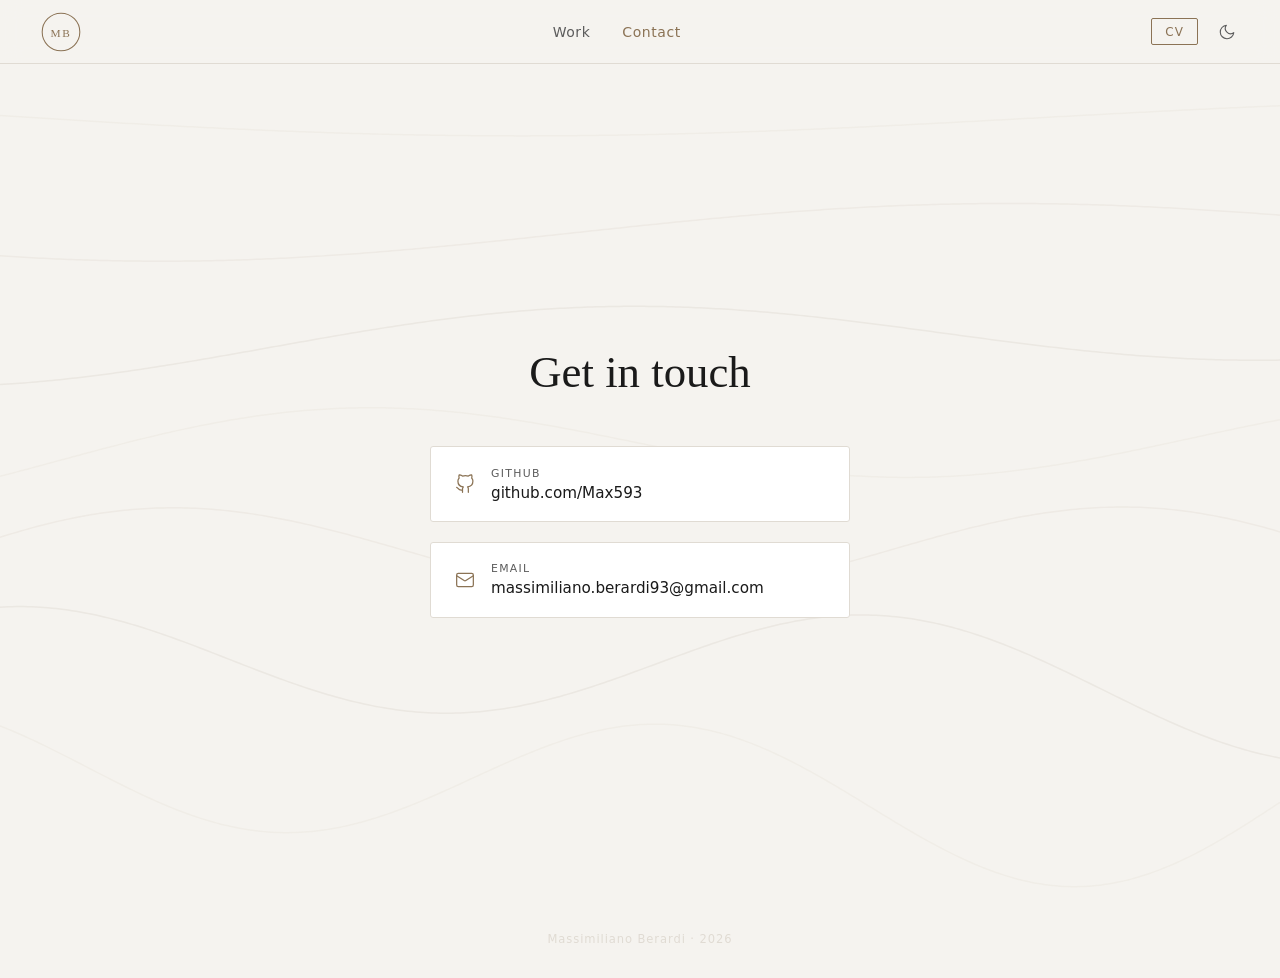
==== contact.html @ 1b1a40b7 "First setup" ====
<!DOCTYPE html>
<html lang="en">
<head>
  <meta charset="UTF-8">
  <meta name="viewport" content="width=device-width, initial-scale=1.0">
  <title>Contact — Massimiliano Berardi</title>
  <link rel="icon" type="image/svg+xml" href="assets/logo.svg">
  <link rel="stylesheet" href="assets/style.css">
  <script>
    (function(){
      var t=localStorage.getItem('theme');
      var d=window.matchMedia('(prefers-color-scheme: dark)').matches;
      document.documentElement.classList.add(t==='dark'||(!t&&d)?'dark':'light');
    })();
  </script>
</head>
<body>
  <canvas id="ripple-canvas"></canvas>

  <nav>
    <a href="index.html" class="logo" aria-label="Home">
    <svg viewBox="0 0 48 48" fill="none" xmlns="http://www.w3.org/2000/svg" aria-hidden="true">
      <circle cx="24" cy="24" r="21.5" stroke="currentColor" stroke-width="1.2"/>
      <text x="24" y="29.5" text-anchor="middle" font-family="Georgia, serif" font-size="13" fill="currentColor" letter-spacing="2">MB</text>
    </svg>
    </a>
    <ul class="nav-links">
      <li><a href="index.html#projects">Work</a></li>
      <li><a href="contact.html" style="color: var(--accent)">Contact</a></li>
    </ul>
    <div class="nav-right">
      <a href="assets/CV.pdf" download class="cv-btn">CV</a>
      <button id="theme-toggle" class="theme-btn" aria-label="Toggle dark mode">
        <svg class="icon-moon" viewBox="0 0 24 24" fill="none" stroke-width="1.5" stroke-linecap="round" stroke-linejoin="round">
          <path d="M21 12.79A9 9 0 1 1 11.21 3 7 7 0 0 0 21 12.79z"/>
        </svg>
        <svg class="icon-sun" viewBox="0 0 24 24" fill="none" stroke-width="1.5" stroke-linecap="round" stroke-linejoin="round">
          <circle cx="12" cy="12" r="5"/><line x1="12" y1="1" x2="12" y2="3"/>
          <line x1="12" y1="21" x2="12" y2="23"/><line x1="4.22" y1="4.22" x2="5.64" y2="5.64"/>
          <line x1="18.36" y1="18.36" x2="19.78" y2="19.78"/><line x1="1" y1="12" x2="3" y2="12"/>
          <line x1="21" y1="12" x2="23" y2="12"/><line x1="4.22" y1="19.78" x2="5.64" y2="18.36"/>
          <line x1="18.36" y1="5.64" x2="19.78" y2="4.22"/>
        </svg>
      </button>
    </div>
  </nav>

  <section class="contact-section">
    <h1>Get in touch</h1>

    <ul class="contact-list">

      <li>
        <svg class="contact-icon" viewBox="0 0 24 24" fill="none" stroke-width="1.5" stroke-linecap="round" stroke-linejoin="round">
          <path d="M9 19c-5 1.5-5-2.5-7-3m14 6v-3.87a3.37 3.37 0 0 0-.94-2.61c3.14-.35 6.44-1.54 6.44-7A5.44 5.44 0 0 0 20 4.77 5.07 5.07 0 0 0 19.91 1S18.73.65 16 2.48a13.38 13.38 0 0 0-7 0C6.27.65 5.09 1 5.09 1A5.07 5.07 0 0 0 5 4.77a5.44 5.44 0 0 0-1.5 3.78c0 5.42 3.3 6.61 6.44 7A3.37 3.37 0 0 0 9 18.13V22"/>
        </svg>
        <div>
          <span class="contact-label">GitHub</span>
          <a href="https://github.com/Max593" target="_blank" rel="noopener">github.com/Max593</a>
        </div>
      </li>

      <li>
        <svg class="contact-icon" viewBox="0 0 24 24" fill="none" stroke-width="1.5" stroke-linecap="round" stroke-linejoin="round">
          <rect x="2" y="4" width="20" height="16" rx="2"/>
          <path d="m22 7-8.97 5.7a1.94 1.94 0 0 1-2.06 0L2 7"/>
        </svg>
        <div>
          <span class="contact-label">Email</span>
          <a href="mailto:massimiliano.berardi93@gmail.com">massimiliano.berardi93@gmail.com</a>
        </div>
      </li>

    </ul>
  </section>

  <footer>Massimiliano Berardi &middot; 2026</footer>

  <script src="assets/animation.js"></script>
</body>
</html>
---- assets/style.css ----
*, *::before, *::after {
  box-sizing: border-box;
  margin: 0;
  padding: 0;
}

/* ── Light mode ────────────────────────────────────── */
:root {
  --bg:       #f5f3ef;
  --text:     #1a1a1a;
  --subtext:  #5c5c5c;
  --accent:   #8b7355;
  --card:     #ffffff;
  --border:   #e0dbd3;
  --thumb-bg: #ede9e2;
  --nav-bg:   rgba(245, 243, 239, 0.88);
  --font:     'Georgia', serif;
  --font-sans: system-ui, -apple-system, sans-serif;
}

/* ── Dark mode (system preference) ─────────────────── */
@media (prefers-color-scheme: dark) {
  html:not(.light) {
    --bg:       #1b1917;
    --text:     #e8e4dc;
    --subtext:  #9a9590;
    --accent:   #c9a87a;
    --card:     #252220;
    --border:   #35312c;
    --thumb-bg: #2a2723;
    --nav-bg:   rgba(27, 25, 23, 0.9);
  }
}

/* ── Dark mode (JS-toggled) ─────────────────────────── */
html.dark {
  --bg:       #1b1917;
  --text:     #e8e4dc;
  --subtext:  #9a9590;
  --accent:   #c9a87a;
  --card:     #252220;
  --border:   #35312c;
  --thumb-bg: #2a2723;
  --nav-bg:   rgba(27, 25, 23, 0.9);
}

/* ── Light mode (JS-forced, overrides media query) ── */
html.light {
  --bg:       #f5f3ef;
  --text:     #1a1a1a;
  --subtext:  #5c5c5c;
  --accent:   #8b7355;
  --card:     #ffffff;
  --border:   #e0dbd3;
  --thumb-bg: #ede9e2;
  --nav-bg:   rgba(245, 243, 239, 0.88);
}

html {
  scroll-behavior: smooth;
}

body {
  background: var(--bg);
  color: var(--text);
  font-family: var(--font-sans);
  min-height: 100vh;
  position: relative;
  transition: background 0.25s, color 0.25s;
}

/* ── Canvas animation ──────────────────────────────── */
#ripple-canvas {
  position: fixed;
  inset: 0;
  z-index: -1;
  width: 100%;
  height: 100%;
  pointer-events: none;
}

/* ── Nav ───────────────────────────────────────────── */
nav {
  position: fixed;
  top: 0;
  left: 0;
  right: 0;
  z-index: 100;
  display: flex;
  justify-content: space-between;
  align-items: center;
  padding: 0 2.5rem;
  height: 64px;
  background: var(--nav-bg);
  backdrop-filter: blur(10px);
  border-bottom: 1px solid var(--border);
  transition: background 0.25s, border-color 0.25s;
}

nav .logo {
  display: flex;
  align-items: center;
  color: var(--accent);
  text-decoration: none;
  flex-shrink: 0;
  transition: color 0.2s;
}

nav .logo:hover {
  color: var(--text);
}

nav .logo svg {
  width: 42px;
  height: 42px;
}

nav .nav-links {
  display: flex;
  gap: 2rem;
  list-style: none;
  align-items: center;
}

nav .nav-links a {
  color: var(--subtext);
  text-decoration: none;
  font-size: 0.875rem;
  letter-spacing: 0.04em;
  transition: color 0.2s;
}

nav .nav-links a:hover {
  color: var(--accent);
}

.nav-right {
  display: flex;
  align-items: center;
  gap: 1rem;
  flex-shrink: 0;
}

.cv-btn {
  font-size: 0.75rem;
  letter-spacing: 0.1em;
  text-transform: uppercase;
  color: var(--accent);
  text-decoration: none;
  border: 1px solid var(--accent);
  padding: 0.35rem 0.8rem;
  border-radius: 2px;
  transition: background 0.2s, color 0.2s;
}

.cv-btn:hover {
  background: var(--accent);
  color: var(--bg);
}

.theme-btn {
  background: none;
  border: none;
  cursor: pointer;
  padding: 4px;
  color: var(--subtext);
  display: flex;
  align-items: center;
  transition: color 0.2s;
}

.theme-btn:hover {
  color: var(--accent);
}

.theme-btn svg {
  width: 18px;
  height: 18px;
  stroke: currentColor;
}

/* Show moon in light mode, sun in dark mode */
.icon-sun  { display: none; }
.icon-moon { display: block; }

html.dark .icon-sun  { display: block; }
html.dark .icon-moon { display: none; }

@media (prefers-color-scheme: dark) {
  html:not(.light) .icon-sun  { display: block; }
  html:not(.light) .icon-moon { display: none; }
}

/* ── Hero ──────────────────────────────────────────── */
.hero {
  position: relative;
  height: 100vh;
  display: flex;
  flex-direction: column;
  justify-content: center;
  align-items: center;
  text-align: center;
  padding: 2rem;
}

.hero h1 {
  font-family: var(--font);
  font-size: clamp(2.2rem, 6vw, 4.5rem);
  font-weight: normal;
  letter-spacing: -0.01em;
  line-height: 1.1;
}

.hero .role {
  margin-top: 0.75rem;
  font-size: clamp(0.875rem, 2vw, 1.05rem);
  color: var(--subtext);
  letter-spacing: 0.12em;
  text-transform: uppercase;
}

.hero .location {
  margin-top: 0.4rem;
  font-size: clamp(0.8rem, 1.5vw, 0.9rem);
  color: var(--subtext);
  opacity: 0.7;
  letter-spacing: 0.06em;
}

.scroll-hint {
  position: absolute;
  bottom: 2.5rem;
  left: 50%;
  transform: translateX(-50%);
  display: flex;
  flex-direction: column;
  align-items: center;
  gap: 0.5rem;
  color: var(--subtext);
  font-size: 0.72rem;
  letter-spacing: 0.1em;
  text-transform: uppercase;
  text-decoration: none;
  animation: bounce 2.4s ease-in-out infinite;
}

.scroll-hint svg {
  width: 18px;
  height: 18px;
  stroke: var(--accent);
}

@keyframes bounce {
  0%, 100% { transform: translateX(-50%) translateY(0); opacity: 0.6; }
  50%       { transform: translateX(-50%) translateY(7px); opacity: 1; }
}

/* ── Projects section ──────────────────────────────── */
.projects-section {
  padding: 5rem 2.5rem 7rem;
  max-width: 1200px;
  margin: 0 auto;
}

.section-label {
  font-size: 0.72rem;
  letter-spacing: 0.16em;
  text-transform: uppercase;
  color: var(--accent);
  margin-bottom: 2.5rem;
}

.projects-grid {
  display: grid;
  grid-template-columns: repeat(auto-fit, minmax(300px, 1fr));
  gap: 2rem;
}

/* ── Project card ──────────────────────────────────── */
.project-card {
  background: var(--card);
  border: 1px solid var(--border);
  border-radius: 3px;
  overflow: hidden;
  cursor: pointer;
  text-decoration: none;
  color: inherit;
  display: block;
  transition: transform 0.25s ease, box-shadow 0.25s ease, border-color 0.25s;
}

.project-card:hover {
  transform: translateY(-4px);
  box-shadow: 0 14px 36px rgba(0, 0, 0, 0.08);
}

html.dark .project-card:hover,
html:not(.light) .project-card:hover {
  box-shadow: 0 14px 36px rgba(0, 0, 0, 0.35);
}

.project-card .thumb-wrap {
  width: 100%;
  aspect-ratio: 4/3;
  overflow: hidden;
  background: var(--thumb-bg);
}

.project-card .thumb-wrap img {
  width: 100%;
  height: 100%;
  object-fit: cover;
  transition: transform 0.45s ease;
  display: block;
}

.project-card:hover .thumb-wrap img {
  transform: scale(1.04);
}

.project-card .card-body {
  padding: 1.2rem 1.4rem 1.5rem;
}

.year-chip {
  font-size: 0.68rem;
  letter-spacing: 0.12em;
  text-transform: uppercase;
  color: var(--accent);
  margin-bottom: 0.4rem;
}

.project-card .card-title {
  font-family: var(--font);
  font-size: 1.2rem;
  font-weight: normal;
  margin-bottom: 0.5rem;
  line-height: 1.3;
}

.project-card .card-subtitle {
  font-size: 0.875rem;
  color: var(--subtext);
  line-height: 1.55;
}

/* ── Project page ──────────────────────────────────── */
.project-intro {
  max-width: 720px;
  margin: 0 auto;
  padding: calc(64px + 3rem) 2rem 2.5rem;
}

.project-hero {
  display: flex;
  justify-content: center;
  background: var(--bg);
  padding: 0 2rem 0;
}

.project-hero img {
  display: block;
  max-width: 100%;
  max-height: 70vh;
  width: auto;
  height: auto;
}

.project-body {
  max-width: 720px;
  margin: 0 auto;
  padding: 2.5rem 2rem 7rem;
}

.back-link {
  display: inline-flex;
  align-items: center;
  gap: 0.4rem;
  font-size: 0.75rem;
  letter-spacing: 0.1em;
  text-transform: uppercase;
  color: var(--subtext);
  text-decoration: none;
  margin-bottom: 2.5rem;
  transition: color 0.2s;
}

.back-link:hover {
  color: var(--accent);
}

.project-header {
  margin-bottom: 0;
}

.project-header .year-chip {
  margin-bottom: 0.75rem;
}

.project-intro h1 {
  font-family: var(--font);
  font-size: clamp(2rem, 5vw, 3.2rem);
  font-weight: normal;
  line-height: 1.12;
  margin-bottom: 1rem;
}

.project-intro .subtitle {
  font-size: clamp(1.05rem, 2vw, 1.25rem);
  color: var(--subtext);
  line-height: 1.65;
}

.project-divider {
  border: none;
  border-top: 1px solid var(--border);
  margin: 0 0 2.5rem;
}

.project-body .description {
  font-size: clamp(1.05rem, 1.5vw, 1.15rem);
  line-height: 1.9;
  color: var(--text);
}

.project-body .description p + p {
  margin-top: 1.4em;
}

/* ── Reference images in project body ─────────────── */
.image-row {
  display: flex;
  flex-wrap: wrap;
  justify-content: center;
  gap: 1.25rem;
  align-items: flex-start;
  margin: 3rem 0;
  width: min(1100px, calc(100vw - 4rem));
  max-width: none;
  position: relative;
  left: 50%;
  transform: translateX(-50%);
}

.image-row .ref-image {
  margin: 0;
  flex: 0 1 calc((100% - 1.25rem) / 2);
  max-width: calc((100% - 1.25rem) / 2);
}

.image-row .ref-image img {
  width: 100%;
  height: clamp(240px, 28vw, 360px);
  object-fit: cover;
  object-position: center;
}

.image-row .ref-image video {
  width: 100%;
  height: clamp(240px, 28vw, 360px);
  object-fit: cover;
  object-position: center;
  display: block;
  background: #000;
}

.ref-image {
  margin: 3rem 0;
  text-align: center;
}

.ref-image img {
  max-width: 100%;
  height: auto;
  display: inline-block;
  border: 1px solid var(--border);
  border-radius: 2px;
}

.ref-image video {
  width: min(100%, 960px);
  max-width: 100%;
  height: auto;
  display: inline-block;
  border: 1px solid var(--border);
  border-radius: 2px;
  background: #000;
}

.project-hero img,
.ref-image img,
.ref-image video {
  cursor: zoom-in;
}

.ref-image figcaption {
  margin-top: 0.7rem;
  font-size: 0.8rem;
  color: var(--subtext);
  letter-spacing: 0.03em;
  font-style: italic;
}

.lightbox {
  position: fixed;
  inset: 0;
  z-index: 300;
  display: flex;
  align-items: center;
  justify-content: center;
  padding: 2rem;
  background: rgba(10, 10, 10, 0.84);
  opacity: 0;
  pointer-events: none;
  transition: opacity 0.2s ease;
}

.lightbox.is-open {
  opacity: 1;
  pointer-events: auto;
}

.lightbox-dialog {
  position: relative;
  width: auto;
  max-width: calc(100vw - 4rem);
  max-height: calc(100vh - 4rem);
  display: flex;
  flex-direction: column;
  align-items: center;
}

.lightbox-image {
  display: block;
  width: auto;
  height: calc(100vh - 8rem);
  max-width: calc(100vw - 4rem);
  max-height: calc(100vh - 8rem);
  object-fit: contain;
  border: 1px solid rgba(255, 255, 255, 0.22);
  border-radius: 3px;
  background: rgba(20, 20, 20, 0.35);
}

.lightbox-video {
  display: block;
  width: auto;
  height: calc(100vh - 8rem);
  max-width: calc(100vw - 4rem);
  max-height: calc(100vh - 8rem);
  border: 1px solid rgba(255, 255, 255, 0.22);
  border-radius: 3px;
  background: #000;
}

.lightbox-caption {
  margin-top: 0.85rem;
  text-align: center;
  color: #f2eee8;
  font-size: 0.9rem;
  line-height: 1.5;
}

.lightbox-close {
  position: absolute;
  top: -0.75rem;
  right: -0.75rem;
  width: 2.5rem;
  height: 2.5rem;
  border: 0;
  border-radius: 999px;
  background: rgba(20, 20, 20, 0.88);
  color: #f2eee8;
  font-size: 1.5rem;
  line-height: 1;
  cursor: pointer;
}

.lightbox-nav {
  position: absolute;
  top: 50%;
  transform: translateY(-50%);
  width: 3rem;
  height: 3rem;
  border: 0;
  border-radius: 999px;
  background: rgba(20, 20, 20, 0.88);
  color: #f2eee8;
  font-size: 2rem;
  line-height: 1;
  cursor: pointer;
}

.lightbox-nav[hidden] {
  display: none;
}

.lightbox-nav:disabled {
  opacity: 0.35;
  cursor: default;
}

.lightbox-prev {
  left: 1.25rem;
}

.lightbox-next {
  right: 1.25rem;
}

/* ── Contact page ──────────────────────────────────── */
.contact-section {
  min-height: 100vh;
  display: flex;
  flex-direction: column;
  justify-content: center;
  align-items: center;
  padding: 8rem 2rem 4rem;
}

.contact-section h1 {
  font-family: var(--font);
  font-size: clamp(1.8rem, 4vw, 2.8rem);
  font-weight: normal;
  margin-bottom: 3rem;
  text-align: center;
}

.contact-list {
  list-style: none;
  display: flex;
  flex-direction: column;
  gap: 1.25rem;
  width: 100%;
  max-width: 420px;
}

.contact-list li {
  display: flex;
  align-items: center;
  gap: 1rem;
  padding: 1.2rem 1.5rem;
  background: var(--card);
  border: 1px solid var(--border);
  border-radius: 3px;
  transition: background 0.25s, border-color 0.25s;
}

.contact-list .contact-icon {
  flex-shrink: 0;
  width: 20px;
  height: 20px;
  stroke: var(--accent);
}

.contact-list .contact-label {
  font-size: 0.68rem;
  letter-spacing: 0.12em;
  text-transform: uppercase;
  color: var(--subtext);
  display: block;
  margin-bottom: 0.2rem;
}

.contact-list a,
.contact-list span.contact-value {
  font-size: 0.95rem;
  color: var(--text);
  text-decoration: none;
  transition: color 0.2s;
}

.contact-list a:hover {
  color: var(--accent);
}

/* ── Footer ─────────────────────────────────────────── */
footer {
  text-align: center;
  padding: 2rem;
  font-size: 0.72rem;
  color: var(--border);
  letter-spacing: 0.08em;
}

/* ── Responsive ─────────────────────────────────────── */
@media (max-width: 640px) {
  nav {
    padding: 0 1.25rem;
  }

  .projects-section {
    padding: 3.5rem 1.25rem 5rem;
  }

  .project-intro {
    padding: calc(64px + 1.5rem) 1.25rem 2rem;
  }

  .project-hero {
    padding: 0 1.25rem;
  }

  .project-body {
    padding: 2rem 1.25rem 5rem;
  }

  .image-row {
    width: calc(100vw - 2.5rem);
  }

  .image-row .ref-image {
    flex-basis: 100%;
    max-width: 100%;
  }

  .lightbox {
    padding: 1.25rem;
  }

  .lightbox-dialog {
    max-width: calc(100vw - 2.5rem);
  }

  .lightbox-image {
    height: calc(100vh - 6rem);
    max-width: calc(100vw - 2.5rem);
    max-height: calc(100vh - 6rem);
  }

  .lightbox-video {
    height: calc(100vh - 6rem);
    max-width: calc(100vw - 2.5rem);
    max-height: calc(100vh - 6rem);
  }

  .lightbox-close {
    top: 0.5rem;
    right: 0.5rem;
  }

  .lightbox-nav {
    width: 2.5rem;
    height: 2.5rem;
    font-size: 1.65rem;
  }

  .lightbox-prev {
    left: 0.5rem;
  }

  .lightbox-next {
    right: 0.5rem;
  }

  .contact-section {
    padding: 6rem 1.25rem 3rem;
  }

  .cv-btn {
    display: none;
  }
}
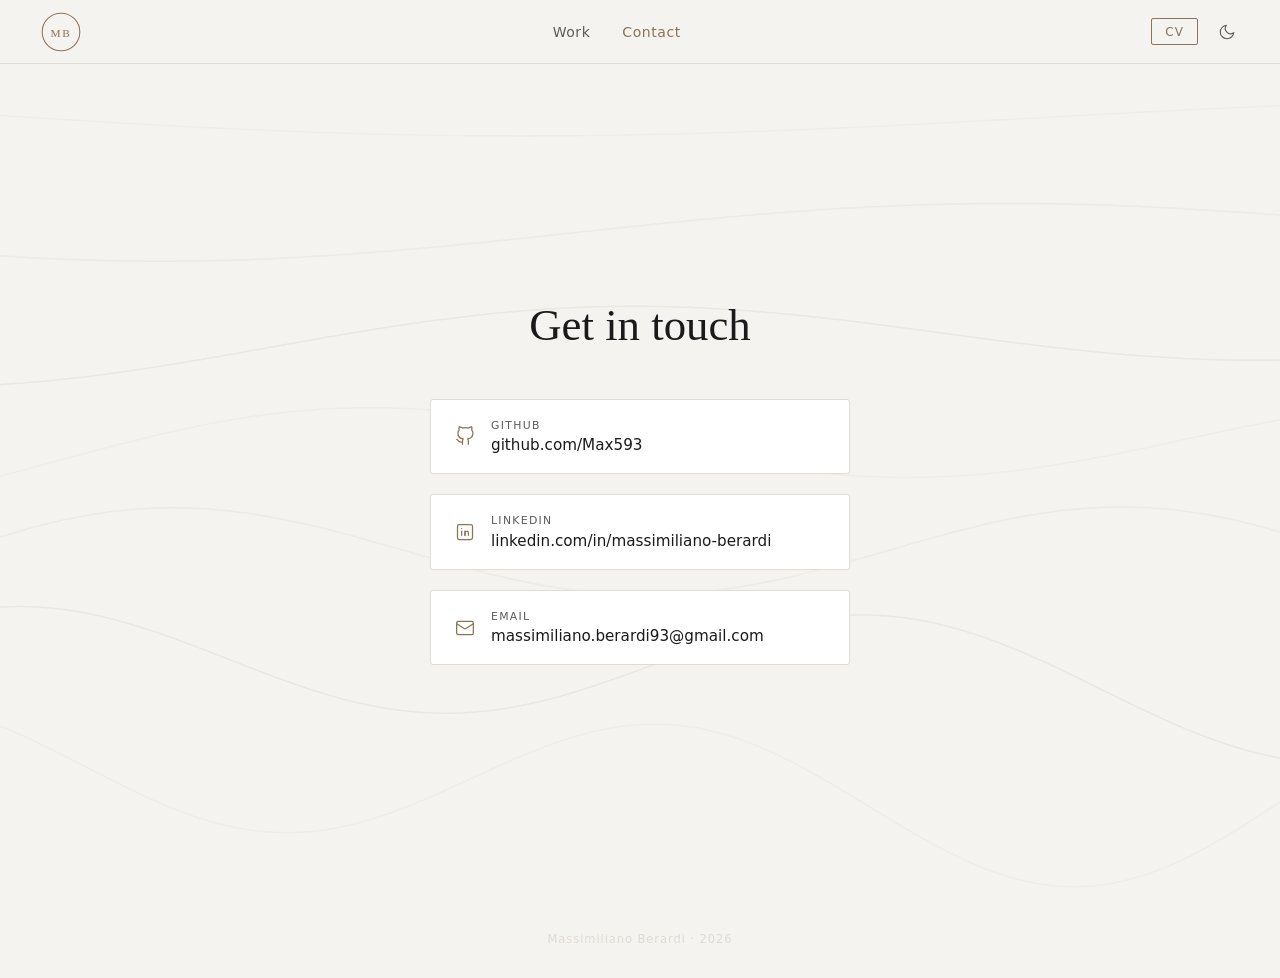
==== commit b9d4c0ea: "Added LinkedIn contact." ====
--- a/contact.html
+++ b/contact.html
@@ -62,6 +62,19 @@
 
       <li>
         <svg class="contact-icon" viewBox="0 0 24 24" fill="none" stroke-width="1.5" stroke-linecap="round" stroke-linejoin="round">
+          <rect x="3" y="3" width="18" height="18" rx="2"/>
+          <path d="M8 11v5"/><path d="M8 8h.01"/>
+          <path d="M12 16v-3a2 2 0 0 1 4 0v3"/>
+          <path d="M12 11v5"/>
+        </svg>
+        <div>
+          <span class="contact-label">LinkedIn</span>
+          <a href="https://www.linkedin.com/in/massimiliano-berardi/" target="_blank" rel="noopener">linkedin.com/in/massimiliano-berardi</a>
+        </div>
+      </li>
+
+      <li>
+        <svg class="contact-icon" viewBox="0 0 24 24" fill="none" stroke-width="1.5" stroke-linecap="round" stroke-linejoin="round">
           <rect x="2" y="4" width="20" height="16" rx="2"/>
           <path d="m22 7-8.97 5.7a1.94 1.94 0 0 1-2.06 0L2 7"/>
         </svg>
--- a/assets/style.css
+++ b/assets/style.css
@@ -467,6 +467,7 @@
 .ref-image {
   margin: 3rem 0;
   text-align: center;
+  position: relative;
 }
 
 .ref-image img {
@@ -491,6 +492,29 @@
 .ref-image img,
 .ref-image video {
   cursor: zoom-in;
+}
+
+.video-figure::after {
+  content: '\25B6';
+  position: absolute;
+  left: 50%;
+  top: 50%;
+  transform: translate(-50%, -50%);
+  width: 3.5rem;
+  height: 3.5rem;
+  display: flex;
+  align-items: center;
+  justify-content: center;
+  border-radius: 999px;
+  background: rgba(10, 10, 10, 0.72);
+  color: #f2eee8;
+  font-size: 1.35rem;
+  pointer-events: none;
+}
+
+.video-figure figcaption {
+  position: relative;
+  z-index: 1;
 }
 
 .ref-image figcaption {
@@ -540,6 +564,11 @@
   border: 1px solid rgba(255, 255, 255, 0.22);
   border-radius: 3px;
   background: rgba(20, 20, 20, 0.35);
+}
+
+.lightbox-image[hidden],
+.lightbox-video[hidden] {
+  display: none;
 }
 
 .lightbox-video {
@@ -758,6 +787,8 @@
   }
 
   .cv-btn {
-    display: none;
-  }
-}
+    font-size: 0.68rem;
+    letter-spacing: 0.08em;
+    padding: 0.3rem 0.55rem;
+  }
+}
